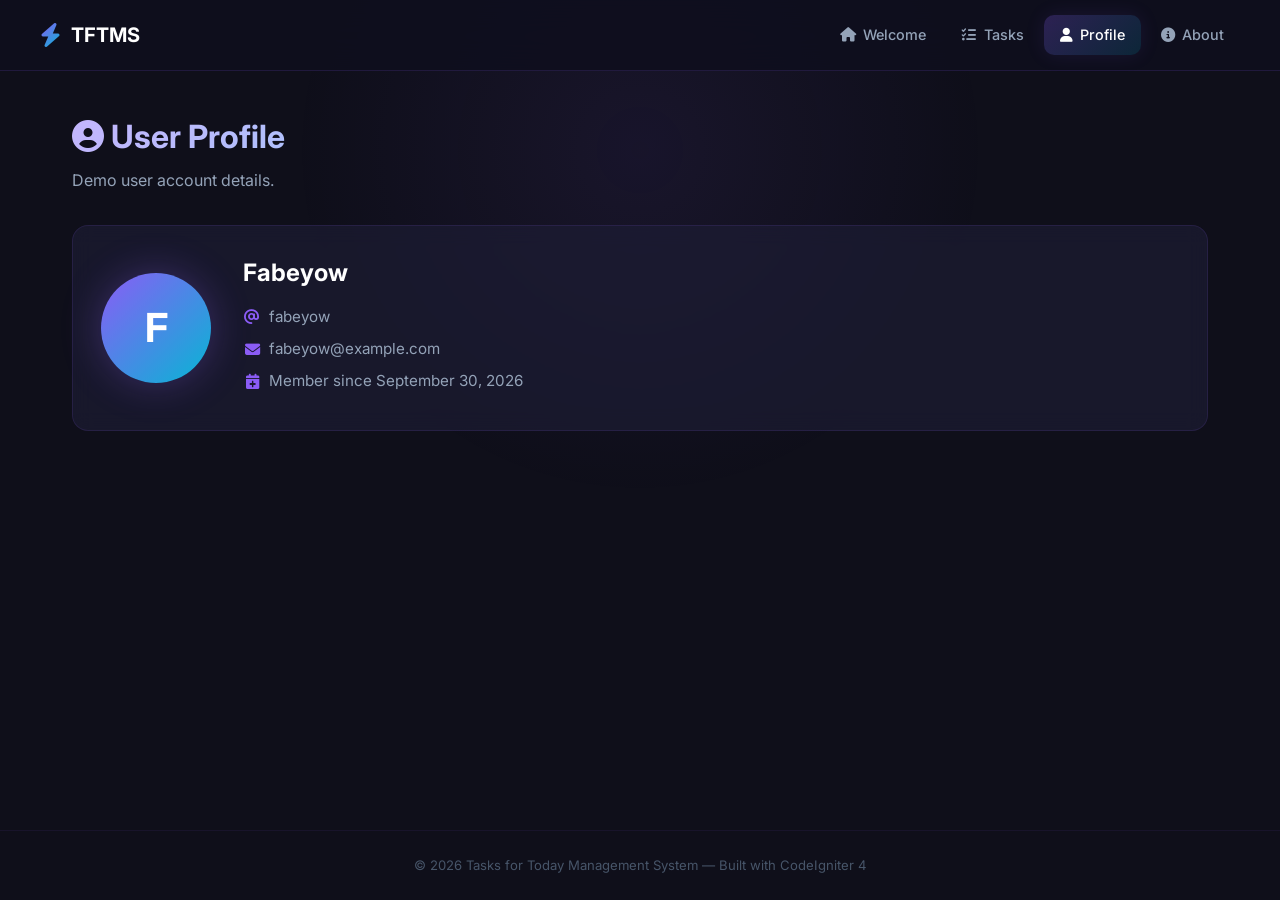
==== docs/profile.html @ 9ef0c4f5 "Commit" ====
<!DOCTYPE html>
<html lang="en">
<head>
    <meta charset="UTF-8">
    <meta name="viewport" content="width=device-width, initial-scale=1.0">
    <meta name="description" content="Tasks for Today Management System – User Profile.">
    <title>User Profile | TFTMS</title>
    <link href="https://fonts.googleapis.com/css2?family=Inter:wght@300;400;500;600;700&display=swap" rel="stylesheet">
    <link rel="stylesheet" href="https://cdnjs.cloudflare.com/ajax/libs/font-awesome/6.5.1/css/all.min.css">
    <link rel="stylesheet" href="style.css">
</head>
<body>
    <div class="glow-top"></div>

    <nav class="navbar">
        <div class="navbar-inner">
            <a href="index.html" class="navbar-brand">
                <i class="fas fa-bolt"></i>
                TFTMS
            </a>
            <ul class="nav-links">
                <li><a href="index.html"><i class="fas fa-house"></i> Welcome</a></li>
                <li><a href="tasks.html"><i class="fas fa-list-check"></i> Tasks</a></li>
                <li><a href="profile.html" class="active"><i class="fas fa-user"></i> Profile</a></li>
                <li><a href="about.html"><i class="fas fa-circle-info"></i> About</a></li>
            </ul>
        </div>
    </nav>

    <main class="main-content animate-in">

        <div class="page-header">
            <h1><i class="fas fa-user-circle"></i> User Profile</h1>
            <p>Demo user account details.</p>
        </div>

        <div class="card">
            <div class="profile-card">
                <div class="profile-avatar">F</div>
                <div class="profile-info">
                    <h2>Fabeyow</h2>
                    <div class="profile-detail">
                        <i class="fas fa-at"></i>
                        <span>fabeyow</span>
                    </div>
                    <div class="profile-detail">
                        <i class="fas fa-envelope"></i>
                        <span>fabeyow@example.com</span>
                    </div>
                    <div class="profile-detail">
                        <i class="fas fa-calendar-plus"></i>
                        <span>Member since September 30, 2026</span>
                    </div>
                </div>
            </div>
        </div>

    </main>

    <footer class="site-footer">
        &copy; 2026 Tasks for Today Management System &mdash; Built with CodeIgniter 4
    </footer>
</body>
</html>
---- docs/style.css ----
/* ======= RESET & BASE ======= */
*, *::before, *::after { box-sizing: border-box; margin: 0; padding: 0; }
html { scroll-behavior: smooth; }
body {
    font-family: 'Inter', sans-serif;
    background: #0f0f1a;
    color: #e2e2f0;
    min-height: 100vh;
    display: flex;
    flex-direction: column;
    line-height: 1.6;
}

/* ======= NAVBAR ======= */
.navbar {
    background: rgba(15, 15, 30, 0.85);
    backdrop-filter: blur(20px);
    -webkit-backdrop-filter: blur(20px);
    border-bottom: 1px solid rgba(139, 92, 246, 0.15);
    padding: 0 2rem;
    position: sticky;
    top: 0;
    z-index: 100;
}
.navbar-inner {
    max-width: 1200px;
    margin: 0 auto;
    display: flex;
    align-items: center;
    justify-content: space-between;
    height: 70px;
}
.navbar-brand {
    display: flex;
    align-items: center;
    gap: 0.6rem;
    text-decoration: none;
    font-weight: 700;
    font-size: 1.25rem;
    color: #fff;
    transition: transform 0.2s;
}
.navbar-brand:hover { transform: scale(1.03); }
.navbar-brand i {
    font-size: 1.5rem;
    background: linear-gradient(135deg, #8b5cf6, #06b6d4);
    -webkit-background-clip: text;
    -webkit-text-fill-color: transparent;
}
.nav-links { display: flex; gap: 0.25rem; list-style: none; }
.nav-links a {
    display: flex;
    align-items: center;
    gap: 0.45rem;
    text-decoration: none;
    color: #94a3b8;
    padding: 0.55rem 1rem;
    border-radius: 10px;
    font-size: 0.9rem;
    font-weight: 500;
    transition: all 0.25s;
}
.nav-links a:hover,
.nav-links a.active {
    color: #fff;
    background: rgba(139, 92, 246, 0.15);
}
.nav-links a.active {
    background: linear-gradient(135deg, rgba(139, 92, 246, 0.25), rgba(6, 182, 212, 0.15));
    box-shadow: 0 0 20px rgba(139, 92, 246, 0.1);
}

/* ======= MAIN CONTENT ======= */
.main-content {
    flex: 1;
    max-width: 1200px;
    width: 100%;
    margin: 0 auto;
    padding: 2.5rem 2rem 4rem;
}

/* ======= PAGE HEADER ======= */
.page-header { margin-bottom: 2rem; }
.page-header h1 {
    font-size: 2rem;
    font-weight: 700;
    background: linear-gradient(135deg, #c4b5fd, #67e8f9);
    -webkit-background-clip: text;
    -webkit-text-fill-color: transparent;
    margin-bottom: 0.35rem;
}
.page-header p { color: #94a3b8; font-size: 1rem; }

/* ======= CARD ======= */
.card {
    background: rgba(30, 30, 55, 0.6);
    border: 1px solid rgba(139, 92, 246, 0.12);
    border-radius: 16px;
    padding: 1.75rem;
    backdrop-filter: blur(10px);
    transition: transform 0.25s, box-shadow 0.25s;
}
.card:hover {
    transform: translateY(-2px);
    box-shadow: 0 8px 30px rgba(139, 92, 246, 0.12);
}

/* ======= TASK TABLE ======= */
.task-table { width: 100%; border-collapse: collapse; }
.task-table thead th {
    text-align: left;
    padding: 0.85rem 1rem;
    font-size: 0.8rem;
    font-weight: 600;
    text-transform: uppercase;
    letter-spacing: 0.06em;
    color: #8b5cf6;
    border-bottom: 1px solid rgba(139, 92, 246, 0.15);
}
.task-table tbody tr { transition: background 0.2s; }
.task-table tbody tr:hover { background: rgba(139, 92, 246, 0.06); }
.task-table tbody td {
    padding: 0.85rem 1rem;
    font-size: 0.925rem;
    border-bottom: 1px solid rgba(255, 255, 255, 0.04);
}

/* ======= BADGES ======= */
.badge {
    display: inline-flex;
    align-items: center;
    gap: 0.3rem;
    padding: 0.3rem 0.75rem;
    border-radius: 100px;
    font-size: 0.78rem;
    font-weight: 600;
    text-transform: capitalize;
}
.badge-pending {
    background: rgba(251, 191, 36, 0.12);
    color: #fbbf24;
    border: 1px solid rgba(251, 191, 36, 0.25);
}
.badge-completed {
    background: rgba(52, 211, 153, 0.12);
    color: #34d399;
    border: 1px solid rgba(52, 211, 153, 0.25);
}

/* ======= PROFILE CARD ======= */
.profile-card {
    display: flex;
    align-items: center;
    gap: 2rem;
}
.profile-avatar {
    width: 110px;
    height: 110px;
    border-radius: 50%;
    background: linear-gradient(135deg, #8b5cf6, #06b6d4);
    display: flex;
    align-items: center;
    justify-content: center;
    font-size: 2.5rem;
    font-weight: 700;
    color: #fff;
    flex-shrink: 0;
    box-shadow: 0 0 40px rgba(139, 92, 246, 0.3);
}
.profile-info h2 {
    font-size: 1.5rem;
    font-weight: 700;
    color: #fff;
    margin-bottom: 0.75rem;
}
.profile-detail {
    display: flex;
    align-items: center;
    gap: 0.5rem;
    margin-bottom: 0.5rem;
    color: #94a3b8;
    font-size: 0.95rem;
}
.profile-detail i { color: #8b5cf6; width: 18px; text-align: center; }

/* ======= ABOUT ======= */
.about-card { text-align: center; padding: 3rem 2rem; }
.about-card .dev-avatar {
    width: 120px;
    height: 120px;
    margin: 0 auto 1.5rem;
    border-radius: 50%;
    background: linear-gradient(135deg, #8b5cf6, #06b6d4);
    display: flex;
    align-items: center;
    justify-content: center;
    font-size: 3rem;
    color: #fff;
    box-shadow: 0 0 50px rgba(139, 92, 246, 0.25);
}
.about-card h2 { font-size: 1.5rem; color: #fff; margin-bottom: 0.4rem; }
.about-card .subtitle { color: #8b5cf6; font-weight: 600; margin-bottom: 1.25rem; }
.about-card p { color: #94a3b8; max-width: 550px; margin: 0 auto 1.5rem; }
.tech-badges { display: flex; flex-wrap: wrap; gap: 0.5rem; justify-content: center; }
.tech-badge {
    padding: 0.35rem 0.85rem;
    border-radius: 100px;
    font-size: 0.8rem;
    font-weight: 600;
    background: rgba(139, 92, 246, 0.1);
    color: #c4b5fd;
    border: 1px solid rgba(139, 92, 246, 0.2);
}

/* ======= STAT CARDS ======= */
.stats-row {
    display: grid;
    grid-template-columns: repeat(auto-fit, minmax(200px, 1fr));
    gap: 1rem;
    margin-bottom: 1.5rem;
}
.stat-card {
    background: rgba(30, 30, 55, 0.6);
    border: 1px solid rgba(139, 92, 246, 0.12);
    border-radius: 14px;
    padding: 1.25rem 1.5rem;
    display: flex;
    align-items: center;
    gap: 1rem;
}
.stat-icon {
    width: 48px;
    height: 48px;
    border-radius: 12px;
    display: flex;
    align-items: center;
    justify-content: center;
    font-size: 1.2rem;
}
.stat-icon.purple  { background: rgba(139, 92, 246, 0.15); color: #8b5cf6; }
.stat-icon.cyan    { background: rgba(6, 182, 212, 0.15); color: #06b6d4; }
.stat-icon.amber   { background: rgba(251, 191, 36, 0.15); color: #fbbf24; }
.stat-number { font-size: 1.6rem; font-weight: 700; color: #fff; }
.stat-label  { font-size: 0.8rem; color: #94a3b8; }

/* ======= EMPTY STATE ======= */
.empty-state { text-align: center; padding: 3rem 1rem; color: #64748b; }
.empty-state i { font-size: 3rem; margin-bottom: 1rem; opacity: 0.4; }
.empty-state p { font-size: 1rem; }

/* ======= FOOTER ======= */
.site-footer {
    text-align: center;
    padding: 1.5rem 2rem;
    color: #475569;
    font-size: 0.82rem;
    border-top: 1px solid rgba(139, 92, 246, 0.08);
}

/* ======= GLOW ACCENTS ======= */
.glow-top {
    position: fixed;
    top: -200px;
    left: 50%;
    transform: translateX(-50%);
    width: 700px;
    height: 700px;
    background: radial-gradient(circle, rgba(139, 92, 246, 0.08) 0%, transparent 70%);
    pointer-events: none;
    z-index: -1;
}

/* ======= RESPONSIVE ======= */
@media (max-width: 768px) {
    .navbar-inner { flex-direction: column; height: auto; padding: 1rem 0; gap: 0.75rem; }
    .nav-links { flex-wrap: wrap; justify-content: center; }
    .profile-card { flex-direction: column; text-align: center; }
    .page-header h1 { font-size: 1.5rem; }
    .task-table { font-size: 0.85rem; }
}

/* ======= FADE-IN ANIMATION ======= */
@keyframes fadeInUp {
    from { opacity: 0; transform: translateY(16px); }
    to   { opacity: 1; transform: translateY(0); }
}
.animate-in { animation: fadeInUp 0.5s ease-out both; }
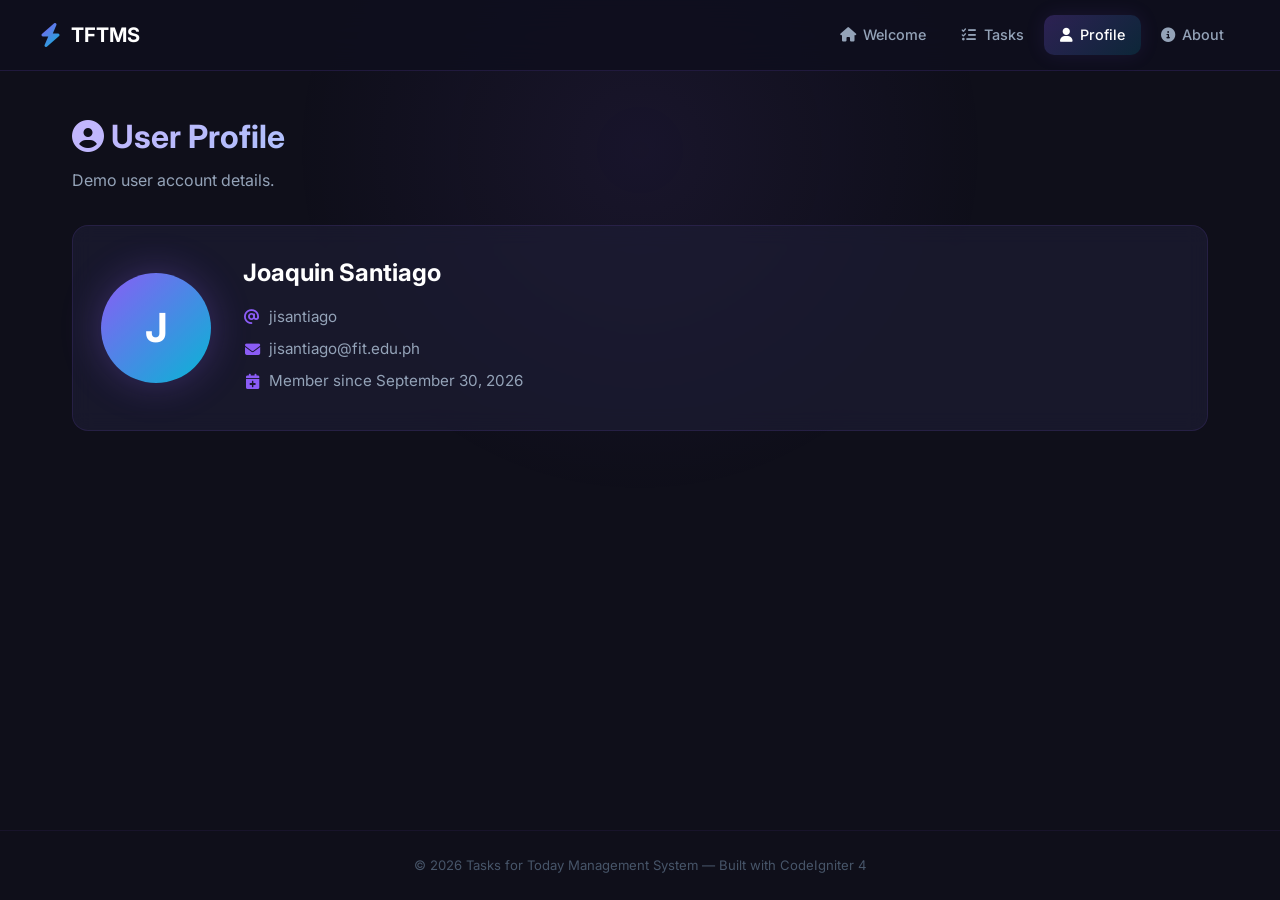
==== commit 34e24341: "Commit" ====
--- a/docs/profile.html
+++ b/docs/profile.html
@@ -36,16 +36,16 @@
 
         <div class="card">
             <div class="profile-card">
-                <div class="profile-avatar">F</div>
+                <div class="profile-avatar">J</div>
                 <div class="profile-info">
-                    <h2>Fabeyow</h2>
+                    <h2>Joaquin Santiago</h2>
                     <div class="profile-detail">
                         <i class="fas fa-at"></i>
-                        <span>fabeyow</span>
+                        <span>jisantiago</span>
                     </div>
                     <div class="profile-detail">
                         <i class="fas fa-envelope"></i>
-                        <span>fabeyow@example.com</span>
+                        <span>jisantiago@fit.edu.ph</span>
                     </div>
                     <div class="profile-detail">
                         <i class="fas fa-calendar-plus"></i>
